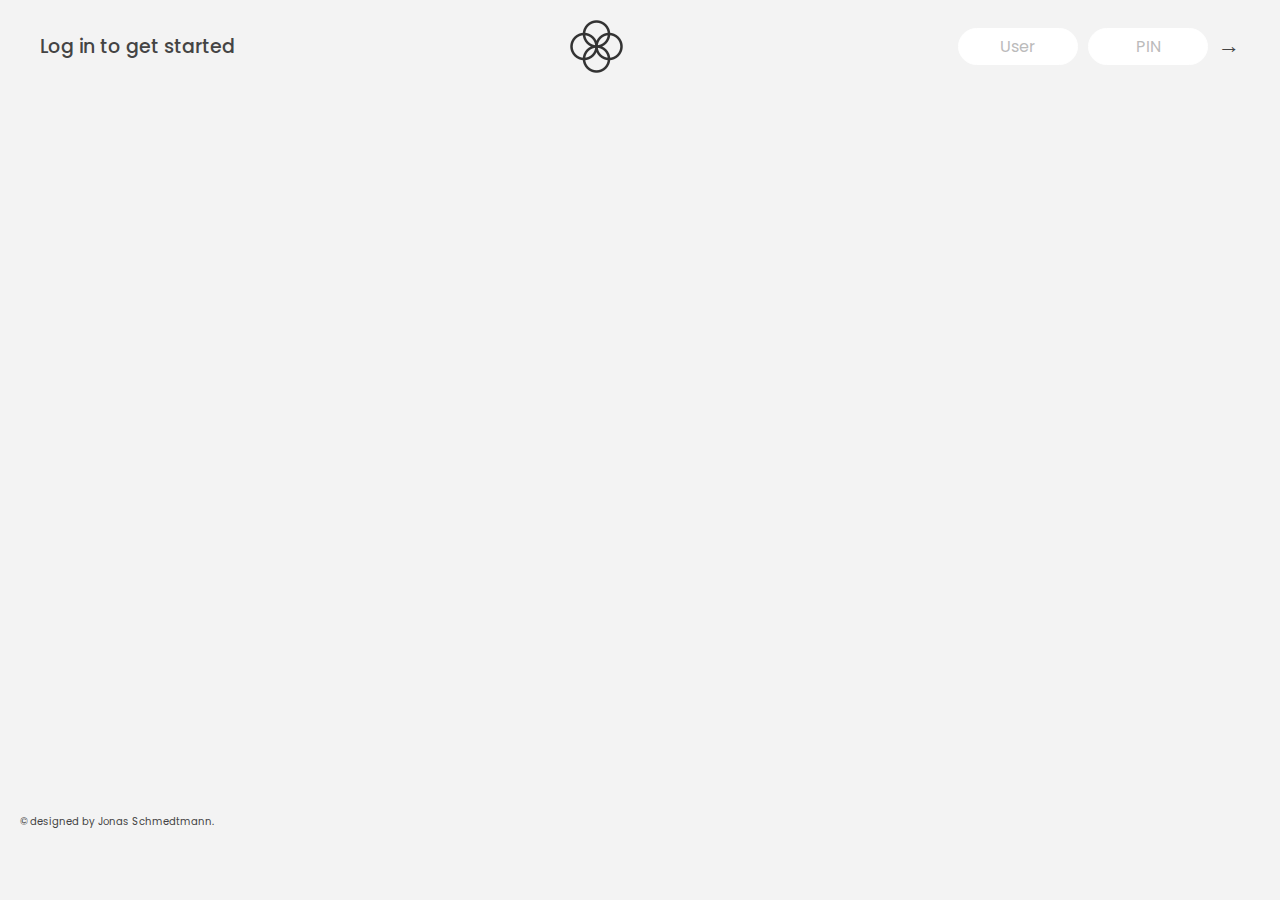
==== index.html @ 84e04cd8 "initial ui and js file" ====
<!DOCTYPE html>
<html lang="en">
    <head>
        <meta charset="UTF-8" />
        <meta name="viewport" content="width=device-width, initial-scale=1.0" />
        <meta http-equiv="X-UA-Compatible" content="ie=edge" />
        <link rel="shortcut icon" type="image/png" href="/icon.png" />

        <link
            href="https://fonts.googleapis.com/css?family=Poppins:400,500,600&display=swap"
            rel="stylesheet"
        />

        <link rel="stylesheet" href="style.css" />
        <title>Bank App</title>
    </head>
    <body>
        <!-- TOP NAVIGATION -->
        <nav>
            <p class="welcome">Log in to get started</p>
            <img src="logo.png" alt="Logo" class="logo" />
            <form class="login">
                <input
                    type="text"
                    placeholder="User"
                    class="login__input login__input--user"
                />
                <input
                    type="text"
                    placeholder="PIN"
                    maxlength="4"
                    class="login__input login__input--pin"
                />
                <button class="login__btn">&rarr;</button>
            </form>
        </nav>

        <main class="app">
        <!-- BALANCE -->
            <div class="balance">
                <div>
                    <p class="balance__label">Current balance</p>
                    <p class="balance__date">
                        As of <span class="date">05/03/2037</span>
                    </p>
                </div>
                <p class="balance__value">0000€</p>
            </div>

        <!-- MOVEMENTS -->
            <div class="movements">
                <div class="movements__row">
                    <div class="movements__type movements__type--deposit">2 deposit</div>
                    <div class="movements__date">3 days ago</div>
                    <div class="movements__value">4 000€</div>
                </div>

                <div class="movements__row">
                    <div class="movements__type movements__type--withdrawal">
                        1 withdrawal
                    </div>
                    <div class="movements__date">24/01/2037</div>
                    <div class="movements__value">-378€</div>
                </div>
            </div>

            <!-- SUMMARY -->
            <div class="summary">
                <p class="summary__label">In</p>
                <p class="summary__value summary__value--in">0000€</p>
                <p class="summary__label">Out</p>
                <p class="summary__value summary__value--out">0000€</p>
                <p class="summary__label">Interest</p>
                <p class="summary__value summary__value--interest">0000€</p>
                <button class="btn--sort">&downarrow; SORT</button>
            </div>

            <!-- OPERATION: TRANSFERS -->
            <div class="operation operation--transfer">
                <h2>Transfer money</h2>
                <form class="form form--transfer">
                    <input 
                        type="text" 
                        class="form__input form__input--to" 
                    />
                    <input 
                        type="number" 
                        class="form__input form__input--amount" 
                    />
                    <button class="form__btn form__btn--transfer">
                        &rarr;
                    </button>
                    <label class="form__label">Transfer to</label>
                    <label class="form__label">Amount</label>
                </form>
            </div>

            <!-- OPERATION: LOAN -->
            <div class="operation operation--loan">
                <h2>Request loan</h2>
                <form class="form form--loan">
                    <input 
                        type="number" 
                        class="form__input form__input--loan-amount" 
                    />
                    <button class="form__btn form__btn--loan">
                        &rarr;
                    </button>
                    <label class="form__label form__label--loan">
                        Amount
                    </label>
                </form>
            </div>

            <!-- OPERATION: CLOSE -->
            <div class="operation operation--close">
                <h2>Close account</h2>
                <form class="form form--close">
                    <input 
                        type="text" 
                        class="form__input form__input--user" 
                    />
                    <input
                        type="password"
                        maxlength="6"
                        class="form__input form__input--pin"
                    />
                    <button class="form__btn form__btn--close">
                        &rarr;
                    </button>
                    <label class="form__label">Confirm user</label>
                    <label class="form__label">Confirm PIN</label>
                </form>
            </div>

        <!-- LOGOUT TIMER -->
        <p class="logout-timer">
            You will be logged out in 
            <span class="timer">05:00</span>
        </p>
        </main>

        <footer>
            &copy; designed by Jonas Schmedtmann. 
        </footer>

        <script src="script.js"></script>
    </body>
</html>
---- style.css ----
* {
  margin: 0;
  padding: 0;
  box-sizing: border-box;
}

html {
  font-size: 62.5%;
  box-sizing: border-box;
}

body {
  font-family: "Poppins", sans-serif;
  color: #444;
  background-color: #f3f3f3;
  height: 100vh;
  padding: 2rem;
}

nav {
  display: flex;
  justify-content: space-between;
  align-items: center;
  padding: 0 2rem;
}

.welcome {
  font-size: 1.9rem;
  font-weight: 500;
}

.logo {
  height: 5.25rem;
}

.login {
  display: flex;
}

.login__input {
  border: none;
  padding: 0.5rem 2rem;
  font-size: 1.6rem;
  font-family: inherit;
  text-align: center;
  width: 12rem;
  border-radius: 10rem;
  margin-right: 1rem;
  color: inherit;
  border: 1px solid #fff;
  transition: all 0.3s;
}

.login__input:focus {
  outline: none;
  border: 1px solid #ccc;
}

.login__input::placeholder {
  color: #bbb;
}

.login__btn {
  border: none;
  background: none;
  font-size: 2.2rem;
  color: inherit;
  cursor: pointer;
  transition: all 0.3s;
}

.login__btn:hover,
.login__btn:focus,
.btn--sort:hover,
.btn--sort:focus {
  outline: none;
  color: #777;
}

/* MAIN */
.app {
  position: relative;
  max-width: 100rem;
  margin: 4rem auto;
  display: grid;
  grid-template-columns: 4fr 3fr;
  grid-template-rows: auto repeat(3, 15rem) auto;
  gap: 2rem;

  /* NOTE This creates the fade in/out anumation */
  opacity: 0;
  transition: all 1s;
}

.balance {
  grid-column: 1 / span 2;
  display: flex;
  align-items: flex-end;
  justify-content: space-between;
  margin-bottom: 2rem;
}

.balance__label {
  font-size: 2.2rem;
  font-weight: 500;
  margin-bottom: -0.2rem;
}

.balance__date {
  font-size: 1.4rem;
  color: #888;
}

.balance__value {
  font-size: 4.5rem;
  font-weight: 400;
}

/* MOVEMENTS */
.movements {
  grid-row: 2 / span 3;
  background-color: #fff;
  border-radius: 1rem;
  overflow: scroll;
}

.movements__row {
  padding: 2.25rem 4rem;
  display: flex;
  align-items: center;
  border-bottom: 1px solid #eee;
}

.movements__type {
  font-size: 1.1rem;
  text-transform: uppercase;
  font-weight: 500;
  color: #fff;
  padding: 0.1rem 1rem;
  border-radius: 10rem;
  margin-right: 2rem;
}

.movements__date {
  font-size: 1.1rem;
  text-transform: uppercase;
  font-weight: 500;
  color: #666;
}

.movements__type--deposit {
  background-image: linear-gradient(to top left, #39b385, #9be15d);
}

.movements__type--withdrawal {
  background-image: linear-gradient(to top left, #e52a5a, #ff585f);
}

.movements__value {
  font-size: 1.7rem;
  margin-left: auto;
}

/* SUMMARY */
.summary {
  grid-row: 5 / 6;
  display: flex;
  align-items: baseline;
  padding: 0 0.3rem;
  margin-top: 1rem;
}

.summary__label {
  font-size: 1.2rem;
  font-weight: 500;
  text-transform: uppercase;
  margin-right: 0.8rem;
}

.summary__value {
  font-size: 2.2rem;
  margin-right: 2.5rem;
}

.summary__value--in,
.summary__value--interest {
  color: #66c873;
}

.summary__value--out {
  color: #f5465d;
}

.btn--sort {
  margin-left: auto;
  border: none;
  background: none;
  font-size: 1.3rem;
  font-weight: 500;
  cursor: pointer;
}

/* OPERATIONS */
.operation {
  border-radius: 1rem;
  padding: 3rem 4rem;
  color: #333;
}

.operation--transfer {
  background-image: linear-gradient(to top left, #ffb003, #ffcb03);
}

.operation--loan {
  background-image: linear-gradient(to top left, #39b385, #9be15d);
}

.operation--close {
  background-image: linear-gradient(to top left, #e52a5a, #ff585f);
}

h2 {
  margin-bottom: 1.5rem;
  font-size: 1.7rem;
  font-weight: 600;
  color: #333;
}

.form {
  display: grid;
  grid-template-columns: 2.5fr 2.5fr 1fr;
  grid-template-rows: auto auto;
  gap: 0.4rem 1rem;
}

/* Exceptions for interst */
.form.form--loan {
  grid-template-columns: 2.5fr 1fr 2.5fr;
}
.form__label--loan {
  grid-row: 2;
}
/* End exceptions */

.form__input {
  width: 100%;
  border: none;
  background-color: rgba(255, 255, 255, 0.4);
  font-family: inherit;
  font-size: 1.5rem;
  text-align: center;
  color: #333;
  padding: 0.3rem 1rem;
  border-radius: 0.7rem;
  transition: all 0.3s;
}

.form__input:focus {
  outline: none;
  background-color: rgba(255, 255, 255, 0.6);
}

.form__label {
  font-size: 1.3rem;
  text-align: center;
}

.form__btn {
  border: none;
  border-radius: 0.7rem;
  font-size: 1.8rem;
  background-color: #fff;
  cursor: pointer;
  transition: all 0.3s;
}

.form__btn:focus {
  outline: none;
  background-color: rgba(255, 255, 255, 0.8);
}

.logout-timer {
  padding: 0 0.3rem;
  margin-top: 1.9rem;
  text-align: right;
  font-size: 1.25rem;
}

.timer {
  font-weight: 600;
}
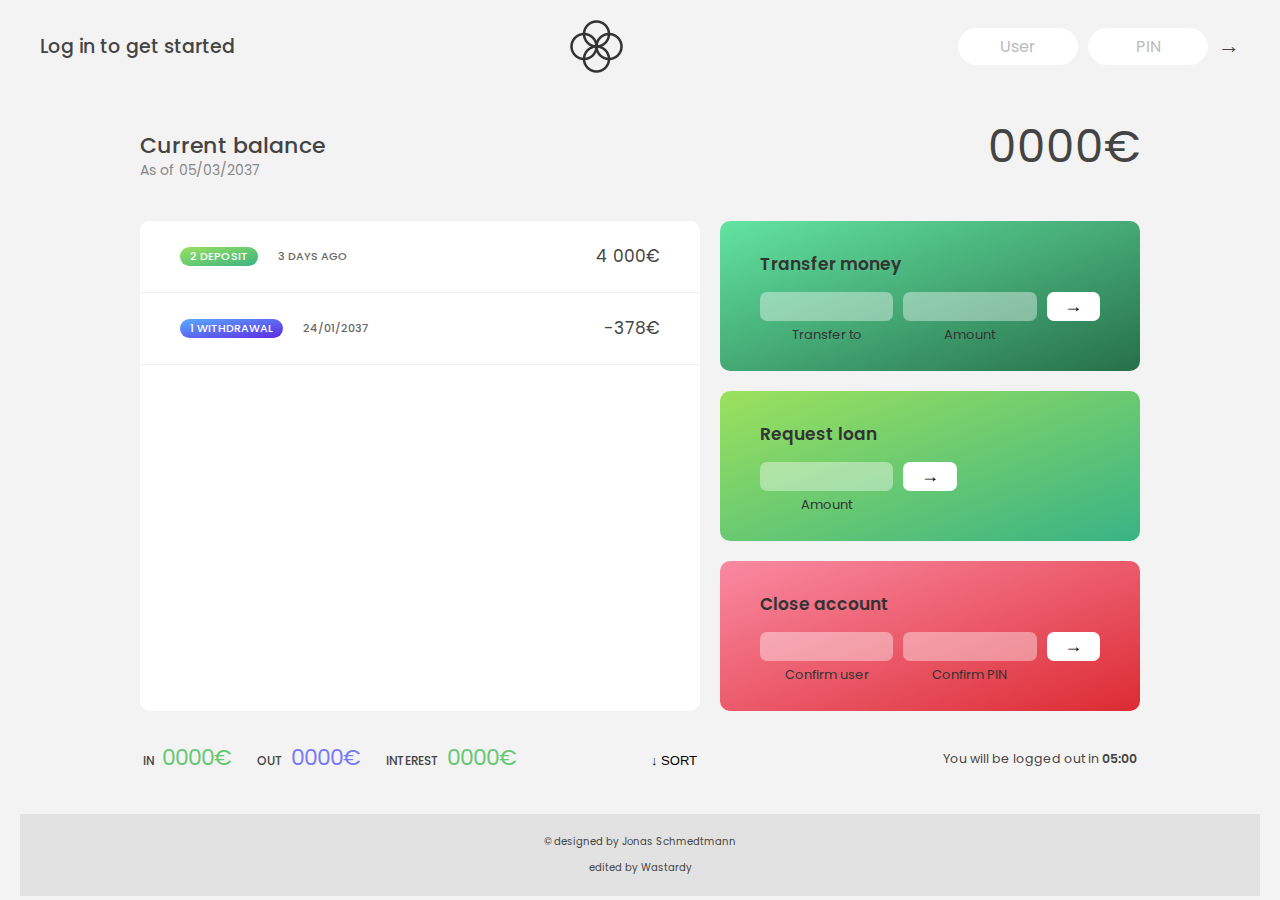
==== commit 0a6be6f2: "add corrections to ui" ====
--- a/index.html
+++ b/index.html
@@ -12,7 +12,7 @@
         />
 
         <link rel="stylesheet" href="style.css" />
-        <title>Bank App</title>
+        <title>Web Bank</title>
     </head>
     <body>
         <!-- TOP NAVIGATION -->
@@ -140,8 +140,9 @@
         </p>
         </main>
 
-        <footer>
-            &copy; designed by Jonas Schmedtmann. 
+        <footer class="footer">
+            <p>&copy; designed by Jonas Schmedtmann</p>
+            <p>edited by Wastardy</p>
         </footer>
 
         <script src="script.js"></script>
--- a/style.css
+++ b/style.css
@@ -1,291 +1,310 @@
 * {
-  margin: 0;
-  padding: 0;
-  box-sizing: border-box;
+    margin: 0;
+    padding: 0;
+    box-sizing: border-box;
 }
 
 html {
-  font-size: 62.5%;
-  box-sizing: border-box;
+    font-size: 62.5%;
+    box-sizing: border-box;
 }
 
 body {
-  font-family: "Poppins", sans-serif;
-  color: #444;
-  background-color: #f3f3f3;
-  height: 100vh;
-  padding: 2rem;
+    font-family: "Poppins", sans-serif;
+    color: #444;
+    background-color: #f3f3f3;
+    height: 100vh;
+    padding: 2rem;
 }
 
 nav {
-  display: flex;
-  justify-content: space-between;
-  align-items: center;
-  padding: 0 2rem;
+    display: flex;
+    justify-content: space-between;
+    align-items: center;
+    padding: 0 2rem;
 }
 
 .welcome {
-  font-size: 1.9rem;
-  font-weight: 500;
+    font-size: 1.9rem;
+    font-weight: 500;
 }
 
 .logo {
-  height: 5.25rem;
+    height: 5.25rem;
 }
 
 .login {
-  display: flex;
+    display: flex;
 }
 
 .login__input {
-  border: none;
-  padding: 0.5rem 2rem;
-  font-size: 1.6rem;
-  font-family: inherit;
-  text-align: center;
-  width: 12rem;
-  border-radius: 10rem;
-  margin-right: 1rem;
-  color: inherit;
-  border: 1px solid #fff;
-  transition: all 0.3s;
+    border: none;
+    padding: 0.5rem 2rem;
+    font-size: 1.6rem;
+    font-family: inherit;
+    text-align: center;
+    width: 12rem;
+    border-radius: 10rem;
+    margin-right: 1rem;
+    color: inherit;
+    border: 1px solid #fff;
+    transition: all 0.3s;
 }
 
 .login__input:focus {
-  outline: none;
-  border: 1px solid #ccc;
+    outline: none;
+    border: 1px solid #ccc;
 }
 
 .login__input::placeholder {
-  color: #bbb;
+    color: #bbb;
 }
 
 .login__btn {
-  border: none;
-  background: none;
-  font-size: 2.2rem;
-  color: inherit;
-  cursor: pointer;
-  transition: all 0.3s;
+    border: none;
+    background: none;
+    font-size: 2.2rem;
+    color: inherit;
+    cursor: pointer;
+    transition: all 0.3s;
 }
 
 .login__btn:hover,
 .login__btn:focus,
 .btn--sort:hover,
 .btn--sort:focus {
-  outline: none;
-  color: #777;
+    outline: none;
+    color: #777;
 }
 
 /* MAIN */
 .app {
-  position: relative;
-  max-width: 100rem;
-  margin: 4rem auto;
-  display: grid;
-  grid-template-columns: 4fr 3fr;
-  grid-template-rows: auto repeat(3, 15rem) auto;
-  gap: 2rem;
-
-  /* NOTE This creates the fade in/out anumation */
-  opacity: 0;
-  transition: all 1s;
+    position: relative;
+    max-width: 100rem;
+    margin: 4rem auto;
+    display: grid;
+    grid-template-columns: 4fr 3fr;
+    grid-template-rows: auto repeat(3, 15rem) auto;
+    gap: 2rem;
+
+    /* NOTE This creates the fade in/out anumation */
+    /* opacity: 0; */
+    transition: all 1s;
 }
 
 .balance {
-  grid-column: 1 / span 2;
-  display: flex;
-  align-items: flex-end;
-  justify-content: space-between;
-  margin-bottom: 2rem;
+    grid-column: 1 / span 2;
+    display: flex;
+    align-items: flex-end;
+    justify-content: space-between;
+    margin-bottom: 2rem;
 }
 
 .balance__label {
-  font-size: 2.2rem;
-  font-weight: 500;
-  margin-bottom: -0.2rem;
+    font-size: 2.2rem;
+    font-weight: 500;
+    margin-bottom: -0.2rem;
 }
 
 .balance__date {
-  font-size: 1.4rem;
-  color: #888;
+    font-size: 1.4rem;
+    color: #888;
 }
 
 .balance__value {
-  font-size: 4.5rem;
-  font-weight: 400;
+    font-size: 4.5rem;
+    font-weight: 400;
 }
 
 /* MOVEMENTS */
 .movements {
-  grid-row: 2 / span 3;
-  background-color: #fff;
-  border-radius: 1rem;
-  overflow: scroll;
+    grid-row: 2 / span 3;
+    background-color: #fff;
+    border-radius: 1rem;
+    overflow: scroll;
 }
 
 .movements__row {
-  padding: 2.25rem 4rem;
-  display: flex;
-  align-items: center;
-  border-bottom: 1px solid #eee;
+    padding: 2.25rem 4rem;
+    display: flex;
+    align-items: center;
+    border-bottom: 1px solid #eee;
 }
 
 .movements__type {
-  font-size: 1.1rem;
-  text-transform: uppercase;
-  font-weight: 500;
-  color: #fff;
-  padding: 0.1rem 1rem;
-  border-radius: 10rem;
-  margin-right: 2rem;
+    font-size: 1.1rem;
+    text-transform: uppercase;
+    font-weight: 500;
+    color: #fff;
+    padding: 0.1rem 1rem;
+    border-radius: 10rem;
+    margin-right: 2rem;
 }
 
 .movements__date {
-  font-size: 1.1rem;
-  text-transform: uppercase;
-  font-weight: 500;
-  color: #666;
+    font-size: 1.1rem;
+    text-transform: uppercase;
+    font-weight: 500;
+    color: #666;
 }
 
 .movements__type--deposit {
-  background-image: linear-gradient(to top left, #39b385, #9be15d);
+    background-image: 
+        linear-gradient(to top left, #39b385, #9be15d);
 }
 
 .movements__type--withdrawal {
-  background-image: linear-gradient(to top left, #e52a5a, #ff585f);
+    background-image: 
+        linear-gradient(to top left, #5f2ae5, #58abff);
 }
 
 .movements__value {
-  font-size: 1.7rem;
-  margin-left: auto;
+    font-size: 1.7rem;
+    margin-left: auto;
 }
 
 /* SUMMARY */
 .summary {
-  grid-row: 5 / 6;
-  display: flex;
-  align-items: baseline;
-  padding: 0 0.3rem;
-  margin-top: 1rem;
+    grid-row: 5 / 6;
+    display: flex;
+    align-items: baseline;
+    padding: 0 0.3rem;
+    margin-top: 1rem;
 }
 
 .summary__label {
-  font-size: 1.2rem;
-  font-weight: 500;
-  text-transform: uppercase;
-  margin-right: 0.8rem;
+    font-size: 1.2rem;
+    font-weight: 500;
+    text-transform: uppercase;
+    margin-right: 0.8rem;
 }
 
 .summary__value {
-  font-size: 2.2rem;
-  margin-right: 2.5rem;
+    font-size: 2.2rem;
+    margin-right: 2.5rem;
 }
 
 .summary__value--in,
 .summary__value--interest {
-  color: #66c873;
+    color: #66c873;
 }
 
 .summary__value--out {
-  color: #f5465d;
+    color: #464cf5bc;
 }
 
 .btn--sort {
-  margin-left: auto;
-  border: none;
-  background: none;
-  font-size: 1.3rem;
-  font-weight: 500;
-  cursor: pointer;
+    margin-left: auto;
+    border: none;
+    background: none;
+    font-size: 1.3rem;
+    font-weight: 500;
+    cursor: pointer;
 }
 
 /* OPERATIONS */
 .operation {
-  border-radius: 1rem;
-  padding: 3rem 4rem;
-  color: #333;
+    border-radius: 1rem;
+    padding: 3rem 4rem;
+    color: #333;
 }
 
 .operation--transfer {
-  background-image: linear-gradient(to top left, #ffb003, #ffcb03);
+    background-image: 
+        linear-gradient(to top left, #266f4a, #63e4a1);
 }
 
 .operation--loan {
-  background-image: linear-gradient(to top left, #39b385, #9be15d);
+    background-image: 
+        linear-gradient(to top left, #39b385, #9be15d);
 }
 
 .operation--close {
-  background-image: linear-gradient(to top left, #e52a5a, #ff585f);
+    background-image: 
+        linear-gradient(to top left, #dc2b33, #fa8aa2);
 }
 
 h2 {
-  margin-bottom: 1.5rem;
-  font-size: 1.7rem;
-  font-weight: 600;
-  color: #333;
+    margin-bottom: 1.5rem;
+    font-size: 1.7rem;
+    font-weight: 600;
+    color: #333;
 }
 
 .form {
-  display: grid;
-  grid-template-columns: 2.5fr 2.5fr 1fr;
-  grid-template-rows: auto auto;
-  gap: 0.4rem 1rem;
+    display: grid;
+    grid-template-columns: 2.5fr 2.5fr 1fr;
+    grid-template-rows: auto auto;
+    gap: 0.4rem 1rem;
 }
 
 /* Exceptions for interst */
 .form.form--loan {
-  grid-template-columns: 2.5fr 1fr 2.5fr;
+    grid-template-columns: 2.5fr 1fr 2.5fr;
 }
 .form__label--loan {
-  grid-row: 2;
+    grid-row: 2;
 }
 /* End exceptions */
 
 .form__input {
-  width: 100%;
-  border: none;
-  background-color: rgba(255, 255, 255, 0.4);
-  font-family: inherit;
-  font-size: 1.5rem;
-  text-align: center;
-  color: #333;
-  padding: 0.3rem 1rem;
-  border-radius: 0.7rem;
-  transition: all 0.3s;
+    width: 100%;
+    border: none;
+    background-color: rgba(255, 255, 255, 0.4);
+    font-family: inherit;
+    font-size: 1.5rem;
+    text-align: center;
+    color: #333;
+    padding: 0.3rem 1rem;
+    border-radius: 0.7rem;
+    transition: all 0.3s;
 }
 
 .form__input:focus {
-  outline: none;
-  background-color: rgba(255, 255, 255, 0.6);
+    outline: none;
+    background-color: rgba(255, 255, 255, 0.6);
 }
 
 .form__label {
-  font-size: 1.3rem;
-  text-align: center;
+    font-size: 1.3rem;
+    text-align: center;
 }
 
 .form__btn {
-  border: none;
-  border-radius: 0.7rem;
-  font-size: 1.8rem;
-  background-color: #fff;
-  cursor: pointer;
-  transition: all 0.3s;
+    border: none;
+    border-radius: 0.7rem;
+    font-size: 1.8rem;
+    background-color: #fff;
+    cursor: pointer;
+    transition: all 0.3s;
 }
 
 .form__btn:focus {
-  outline: none;
-  background-color: rgba(255, 255, 255, 0.8);
+    outline: none;
+    background-color: rgba(255, 255, 255, 0.8);
 }
 
 .logout-timer {
-  padding: 0 0.3rem;
-  margin-top: 1.9rem;
-  text-align: right;
-  font-size: 1.25rem;
+    padding: 0 0.3rem;
+    margin-top: 1.9rem;
+    text-align: right;
+    font-size: 1.25rem;
 }
 
 .timer {
-  font-weight: 600;
+    font-weight: 600;
+}
+
+.footer {
+    background-color: #e2e2e2;
+    width: 100%;
+    display: flex;
+    flex-direction: column;
+    justify-content: center;
+    align-items: center;
+    padding: 20px;
+}
+
+.footer > p:last-child {
+    margin-top: 10px;
 }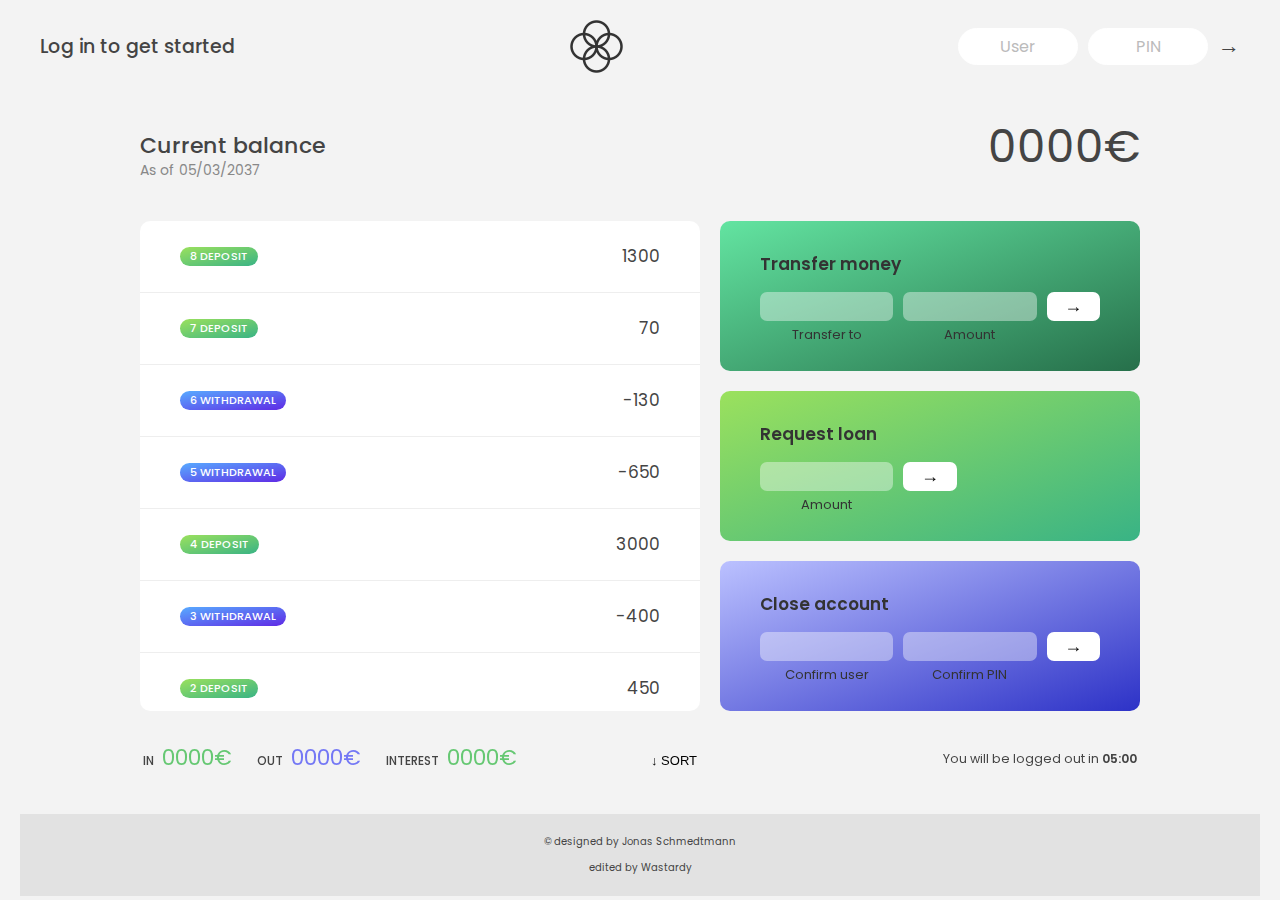
==== commit 521e8715: "minor ui edits" ====
--- a/index.html
+++ b/index.html
@@ -50,7 +50,9 @@
         <!-- MOVEMENTS -->
             <div class="movements">
                 <div class="movements__row">
-                    <div class="movements__type movements__type--deposit">2 deposit</div>
+                    <div class="movements__type movements__type--deposit">
+                        2 deposit
+                    </div>
                     <div class="movements__date">3 days ago</div>
                     <div class="movements__value">4 000€</div>
                 </div>
--- a/style.css
+++ b/style.css
@@ -221,7 +221,7 @@
 
 .operation--close {
     background-image: 
-        linear-gradient(to top left, #dc2b33, #fa8aa2);
+        linear-gradient(to top left, #2d32c7, #bbc1ff);
 }
 
 h2 {
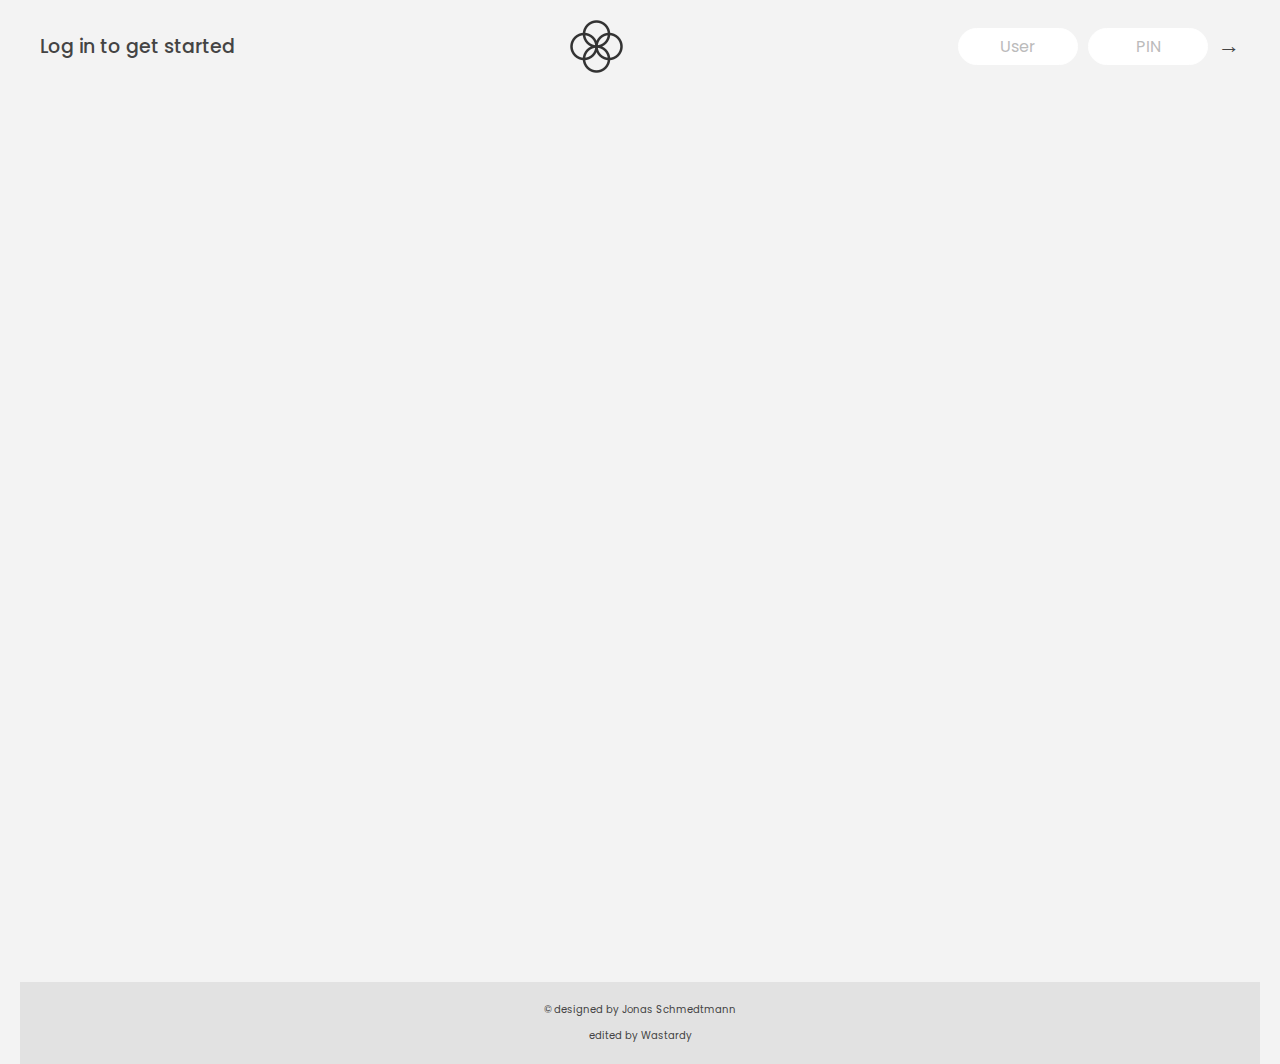
==== commit 240b7e72: "style cover for close container and functionality to it" ====
--- a/index.html
+++ b/index.html
@@ -114,9 +114,13 @@
                 </form>
             </div>
 
-            <!-- OPERATION: CLOSE -->
+            <!-- OPERATION: Delete -->
+            <div class="operation operation--close-cover">
+                Delete account
+            </div>
+
             <div class="operation operation--close">
-                <h2>Close account</h2>
+                <h2>Delete account</h2>
                 <form class="form form--close">
                     <input 
                         type="text" 
--- a/style.css
+++ b/style.css
@@ -87,8 +87,7 @@
     grid-template-rows: auto repeat(3, 15rem) auto;
     gap: 2rem;
 
-    /* NOTE This creates the fade in/out anumation */
-    /* opacity: 0; */
+    opacity: 0;
     transition: all 1s;
 }
 
@@ -155,7 +154,7 @@
 
 .movements__type--withdrawal {
     background-image: 
-        linear-gradient(to top left, #5f2ae5, #58abff);
+        linear-gradient(to top left, #b31515, #f66e6e);
 }
 
 .movements__value {
@@ -190,7 +189,7 @@
 }
 
 .summary__value--out {
-    color: #464cf5bc;
+    color: #f81515;
 }
 
 .btn--sort {
@@ -219,9 +218,36 @@
         linear-gradient(to top left, #39b385, #9be15d);
 }
 
+.operation--close-cover {
+    opacity: 1;
+    display: flex;
+    flex-direction: column;
+    align-items: center;
+    justify-content: center;
+    cursor: pointer;
+    margin-top: 20px;
+    /* padding: 2rem 4rem; */
+    font-size: 20px;
+    font-weight: 600;
+    color: #000000;
+    background-image: 
+        linear-gradient(to top left, #858585, #dadada);
+}
+
 .operation--close {
-    background-image: 
-        linear-gradient(to top left, #2d32c7, #bbc1ff);
+    opacity: 0;
+    display: flex;
+    flex-direction: column;
+    margin-top: 20px;
+    padding: 2rem 4rem;
+    background-image: 
+        linear-gradient(to top left, #26433e, #889a95);
+    
+    transition: opacity 1s;
+}
+
+.operation--close .form__label {
+    color: #e5e5e5;
 }
 
 h2 {
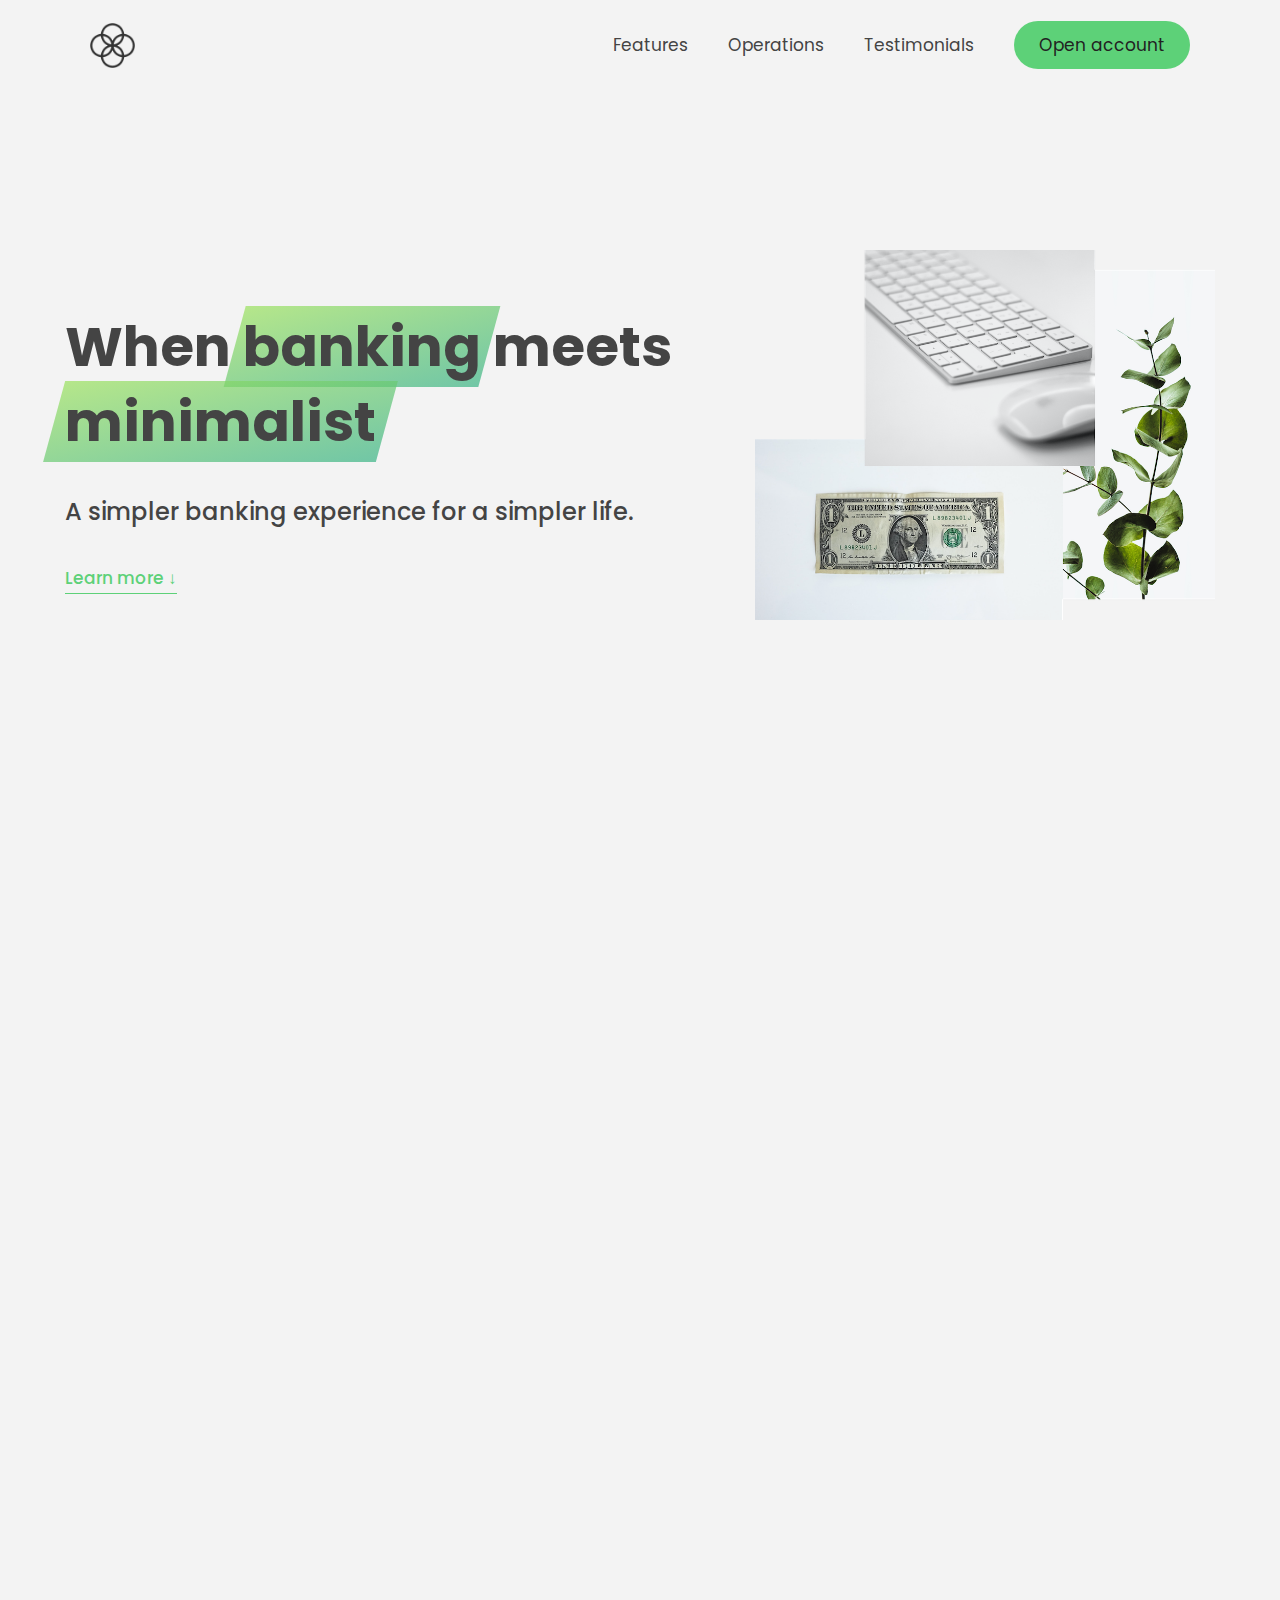
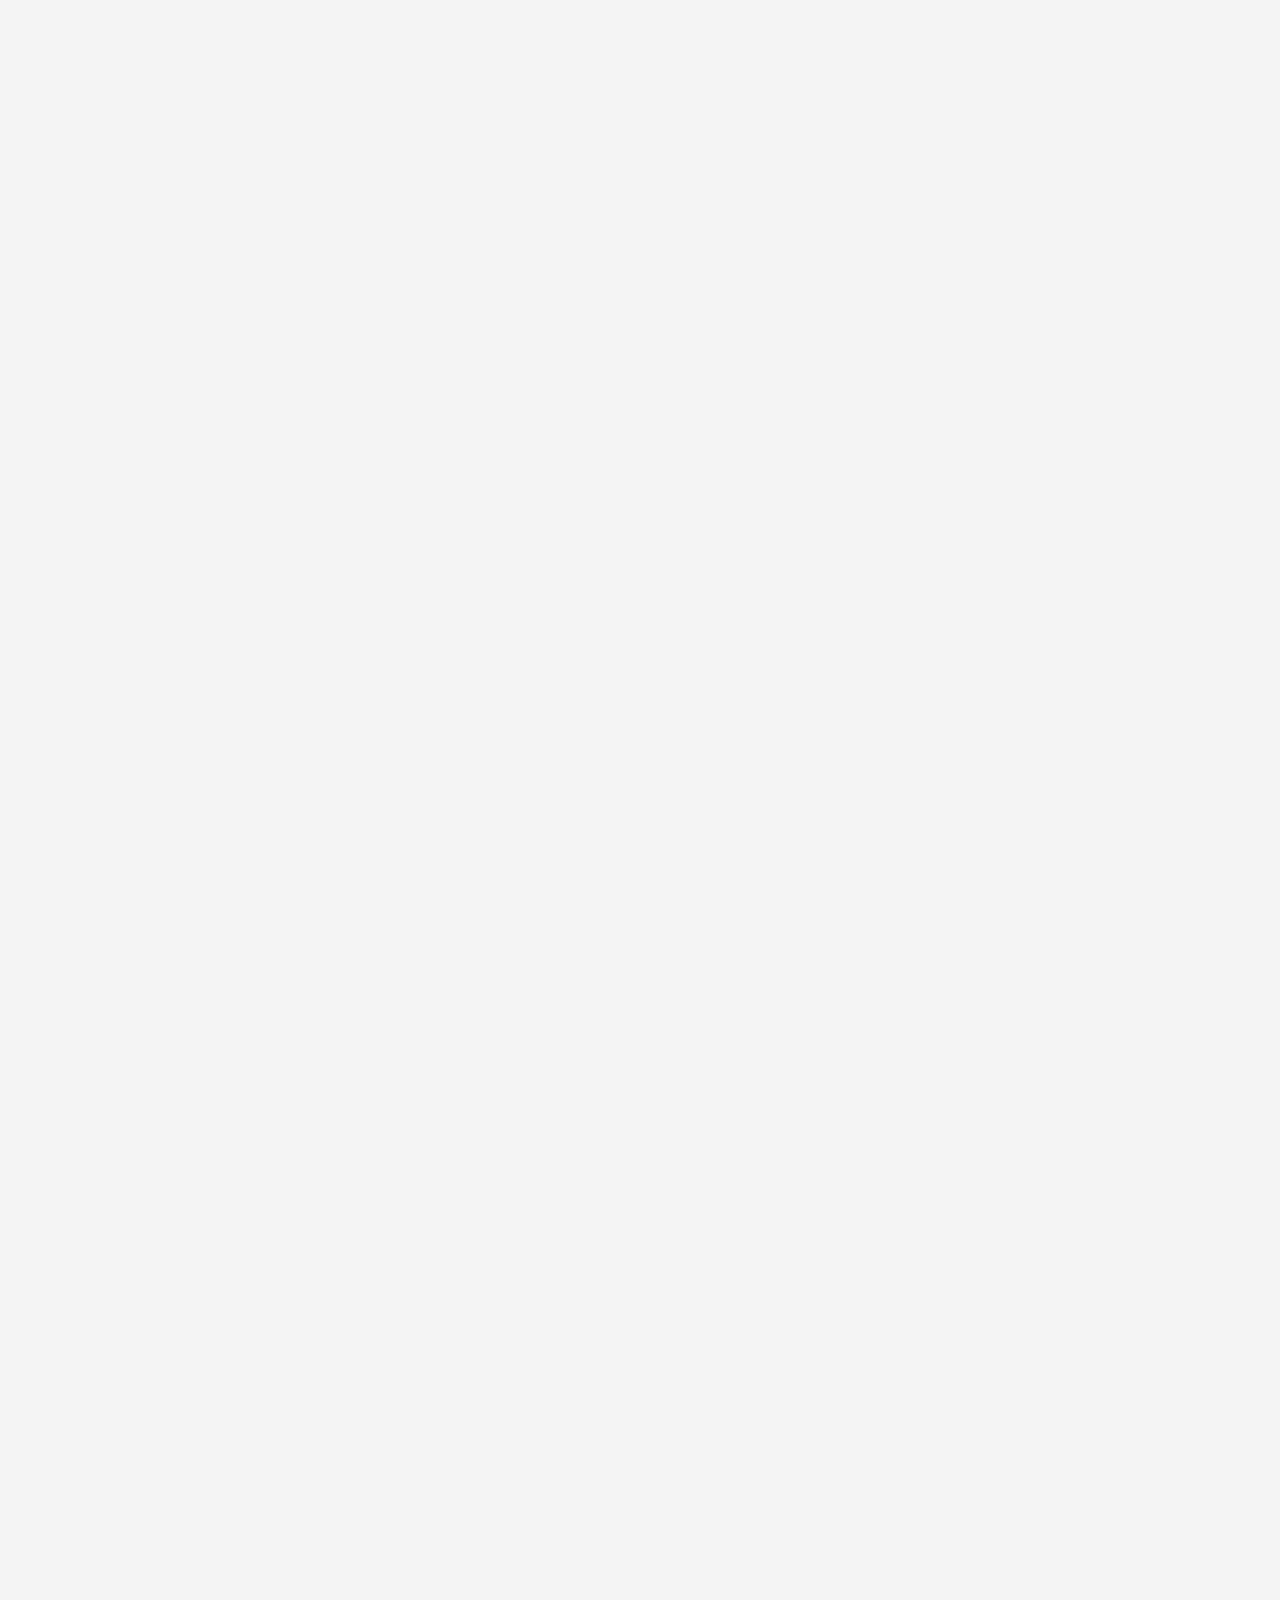
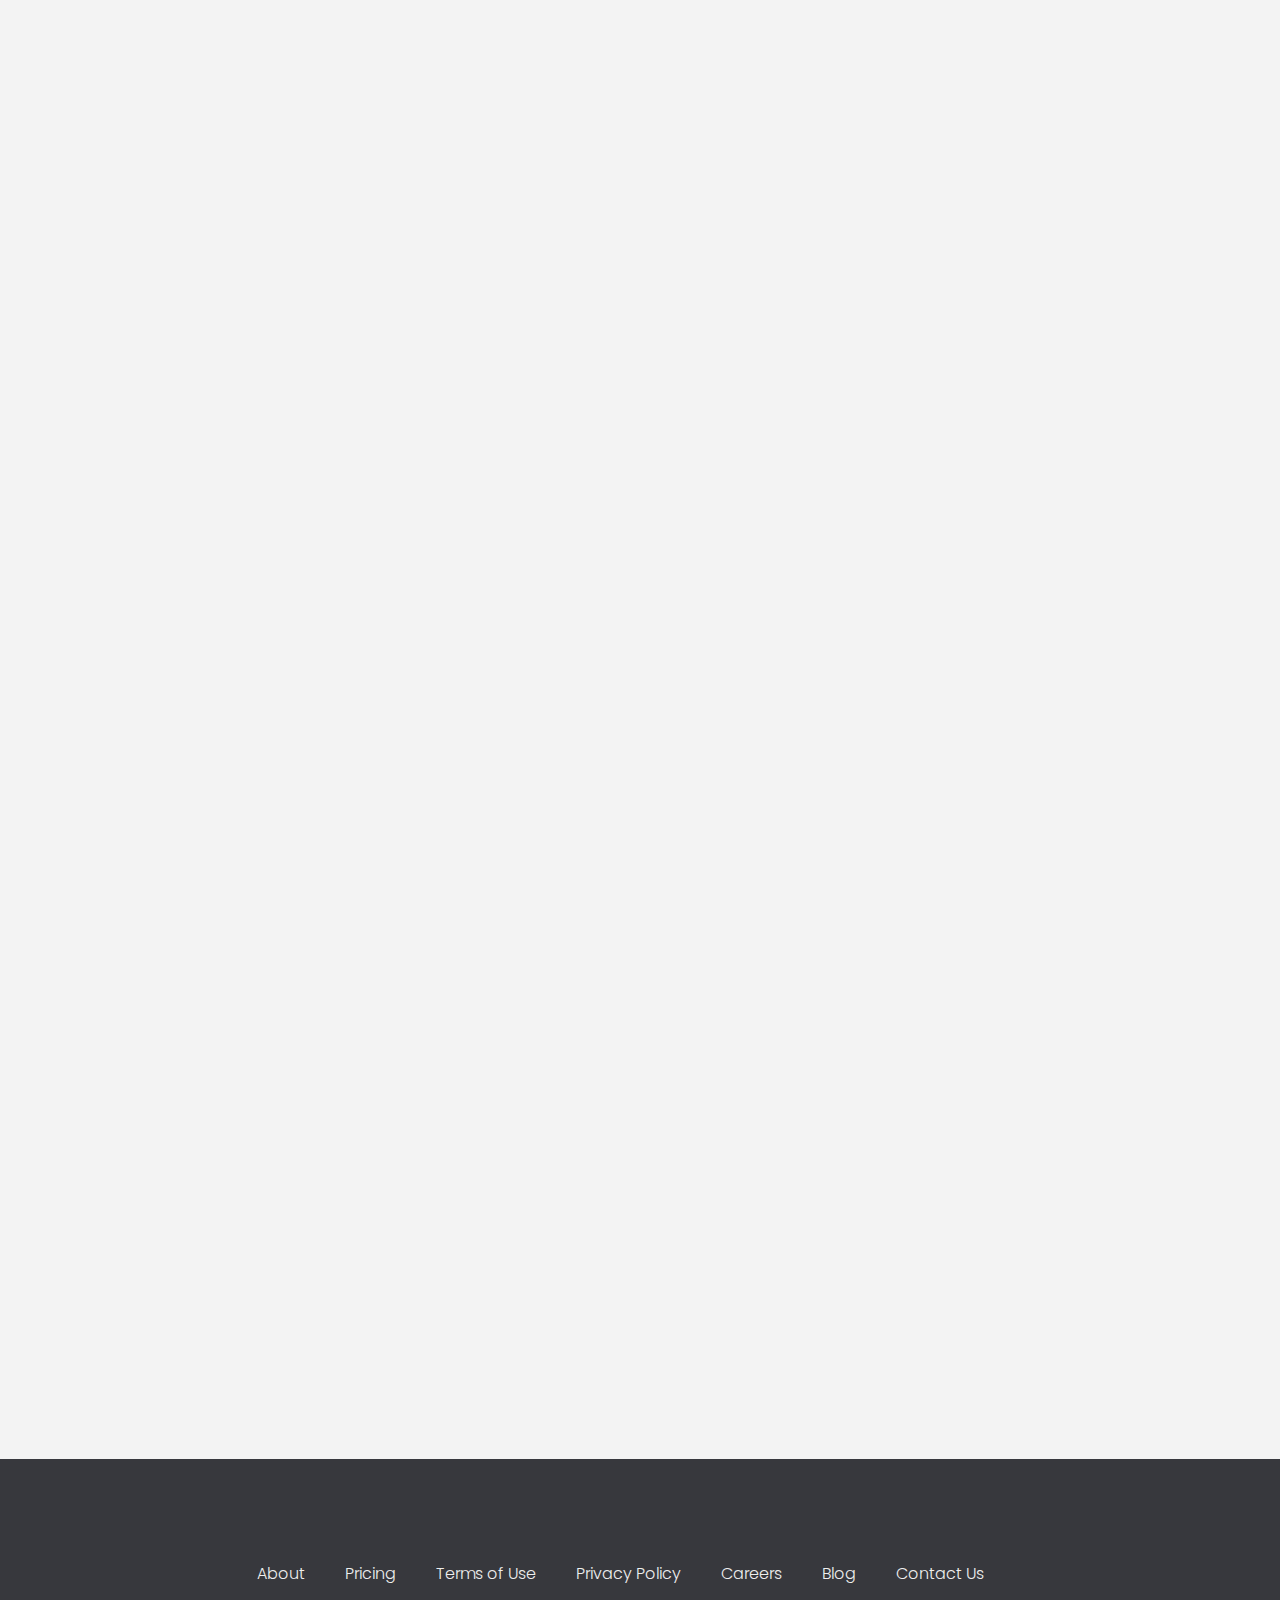
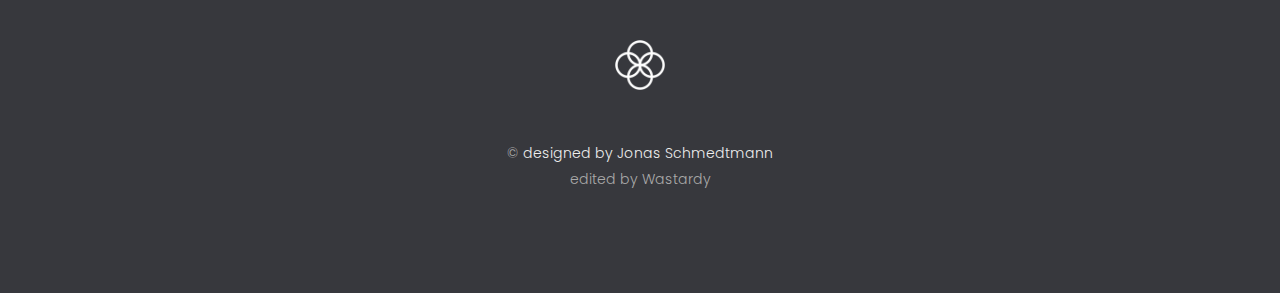
==== commit 45bc5def: "rename file website.html to index.html" ====
--- a/index.html
+++ b/index.html
@@ -4,153 +4,388 @@
         <meta charset="UTF-8" />
         <meta name="viewport" content="width=device-width, initial-scale=1.0" />
         <meta http-equiv="X-UA-Compatible" content="ie=edge" />
-        <link rel="shortcut icon" type="image/png" href="/icon.png" />
+        <link rel="shortcut icon" type="image/png" href="img/icon.png" />
 
         <link
-            href="https://fonts.googleapis.com/css?family=Poppins:400,500,600&display=swap"
+            href="https://fonts.googleapis.com/css?family=Poppins:300,400,500,600&display=swap"
             rel="stylesheet"
         />
-
-        <link rel="stylesheet" href="style.css" />
+        <link rel="stylesheet" href="./css/website.css" />
         <title>Web Bank</title>
+
+        <script defer src="./js/website.js"></script>
     </head>
     <body>
-        <!-- TOP NAVIGATION -->
-        <nav>
-            <p class="welcome">Log in to get started</p>
-            <img src="logo.png" alt="Logo" class="logo" />
-            <form class="login">
-                <input
-                    type="text"
-                    placeholder="User"
-                    class="login__input login__input--user"
-                />
-                <input
-                    type="text"
-                    placeholder="PIN"
-                    maxlength="4"
-                    class="login__input login__input--pin"
-                />
-                <button class="login__btn">&rarr;</button>
+        <header class="header">
+            <nav class="nav">
+                <img
+                    src="./images/logo.png"
+                    alt="Bank logo"
+                    class="nav__logo"
+                    id="logo"
+                />
+                <ul class="nav__links">
+                    <li class="nav__item">
+                        <a class="nav__link" href="#section--1">
+                            Features
+                        </a>
+                    </li>
+                    <li class="nav__item">
+                        <a class="nav__link" href="#section--2">
+                            Operations
+                        </a>
+                    </li>
+                    <li class="nav__item">
+                        <a class="nav__link" href="#section--3">
+                            Testimonials
+                        </a>
+                    </li>
+                    <li class="nav__item">
+                        <a class="nav__link nav__link--btn btn--show-modal" href="#">
+                            Open account
+                        </a>
+                    </li>
+                </ul>
+            </nav>
+
+            <div class="header__title">
+                <h1>
+                    When
+                    <!-- Green highlight effect -->
+                    <span class="highlight">banking</span>
+                    meets<br />
+                    <span class="highlight">minimalist</span>
+                </h1>
+                <h4>A simpler banking experience for a simpler life.</h4>
+                <button class="btn--text btn--scroll-to">Learn more &DownArrow;</button>
+                <img
+                    src="./images/hero.png"
+                    class="header__img"
+                    alt="Minimalist bank items"
+                />
+            </div>
+        </header>
+
+        <section class="section" id="section--1">
+            <div class="section__title">
+                <h2 class="section__description">Features</h2>
+                <h3 class="section__header">
+                    Everything you need in a modern bank and more.
+                </h3>
+            </div>
+
+            <div class="features">
+                <img
+                    src="./images/digital_lazy.jpg"
+                    data-src="./images/digital.jpg"
+                    alt="Computer"
+                    class="features__img lazy-img"
+                />
+                <div class="features__feature">
+                    <div class="features__icon">
+                        <svg>
+                        <use xlink:href="./images/icons.svg#icon-monitor"></use>
+                        </svg>
+                    </div>
+                    <h5 class="features__header">100% digital bank</h5>
+                    <p>
+                        Experience the future of banking with a fully 
+                        digital platform. No more long lines at the 
+                        bank or waiting for service. Manage your account, 
+                        make transfers, and access financial services anytime, anywhere.
+                    </p>
+                </div>
+
+                <div class="features__feature">
+                    <div class="features__icon">
+                        <svg>
+                            <use xlink:href="./images/icons.svg#icon-trending-up"></use>
+                        </svg>
+                    </div>
+                    <h5 class="features__header">Watch your money grow</h5>
+                    <p>
+                        Our competitive interest rates and smart investment 
+                        options ensure your savings grow over time. Monitor 
+                        your account growth in real-time, with charts and insights.
+                    </p>
+                </div>
+                <img
+                    src="./images/grow_lazy.jpg"
+                    data-src="./images/grow.jpg"
+                    alt="Plant"
+                    class="features__img lazy-img"
+                />
+
+                <img
+                    src="./images/card_lazy.jpg"
+                    data-src="./images/card.jpg"
+                    alt="Credit card"
+                    class="features__img lazy-img"
+                />
+                <div class="features__feature">
+                    <div class="features__icon">
+                        <svg>
+                            <use xlink:href="./images/icons.svg#icon-credit-card"></use>
+                        </svg>
+                    </div>
+                    <h5 class="features__header">Free debit card included</h5>
+                    <p>
+                        Get a free debit card when you open an account with us. 
+                        Enjoy secure online and in-store shopping with no fees, 
+                        along with global access to ATMs for cash withdrawals.
+                    </p>
+                </div>
+            </div>
+        </section>
+
+        <!-- Operations -->
+        <section class="section" id="section--2">
+            <div class="section__title">
+                <h2 class="section__description">Operations</h2>
+                <h3 class="section__header">
+                    Everything as simple as possible, but no simpler.
+                </h3>
+            </div>
+
+            <div class="operations">
+                <div class="operations__tab-container">
+                    <button
+                        class="btn operations__tab operations__tab--1 operations__tab--active"
+                        data-tab="1"
+                    >
+                        <span>01</span>Instant Transfers
+                    </button>
+                    <button class="btn operations__tab operations__tab--2" data-tab="2">
+                        <span>02</span>Instant Loans
+                    </button>
+                    <button class="btn operations__tab operations__tab--3" data-tab="3">
+                        <span>03</span>Instant Closing
+                    </button>
+                </div>
+
+                <div class="operations__content operations__content--1 operations__content--active">
+                    <div class="operations__icon operations__icon--1">
+                        <svg>
+                            <use xlink:href="./images/icons.svg#icon-upload"></use>
+                        </svg>
+                    </div>
+                    <h5 class="operations__header">
+                        Tranfser money to anyone, instantly! No fees, no BS.
+                    </h5>
+                    <p>
+                        Send money to anyone, anywhere in the world, within 
+                        seconds. No transaction fees, no hidden charges, and 
+                        no complicated processes. Just simple, secure, and 
+                        fast transfers at your fingertips.
+                    </p>
+                </div>
+
+                <div class="operations__content operations__content--2">
+                    <div class="operations__icon operations__icon--2">
+                        <svg>
+                            <use xlink:href="./images/icons.svg#icon-home"></use>
+                        </svg>
+                    </div>
+                    <h5 class="operations__header">
+                        Buy a home or make your dreams come true, with instant loans.
+                    </h5>
+                    <p>
+                        Whether you're looking to buy a home or finance your 
+                        next big project, our instant loan service gives you 
+                        fast access to funds with minimal paperwork and competitive 
+                        rates. No more waiting for approval!
+                    </p>
+                </div>
+
+                <div class="operations__content operations__content--3">
+                    <div class="operations__icon operations__icon--3">
+                        <svg>
+                        <use xlink:href="./images/icons.svg#icon-user-x"></use>
+                        </svg>
+                    </div>
+                    <h5 class="operations__header">
+                        No longer need your account? No problem! Close it instantly.
+                    </h5>
+                    <p>
+                        If you decide to close your account, the process is 
+                        quick and hassle-free. Just a few clicks, and your 
+                        account will be closed immediately, with no extra fees 
+                        or waiting time.
+                    </p>
+                </div>
+            </div>
+        </section>
+
+        <!-- Testimonials -->
+        <section class="section" id="section--3">
+            <div class="section__title section__title--testimonials">
+                <h2 class="section__description">Not sure yet?</h2>
+                <h3 class="section__header">
+                    Millions of Bankists are already making their lifes simpler.
+                </h3>
+            </div>
+
+            <div class="slider">
+                <div class="slide slide--1">
+                    <div class="testimonial">
+                        <h5 class="testimonial__header">Best financial decision ever!</h5>
+                        <blockquote class="testimonial__text">
+                            Switching to this digital bank was the best decision 
+                            I’ve ever made. The process is seamless, and I can 
+                            manage my finances anywhere, anytime. The customer 
+                            support is exceptional, and the fees are non-existent!
+                        </blockquote>
+                        <address class="testimonial__author">
+                            <img 
+                                src="./images/user_1.jpg" 
+                                alt="" 
+                                class="testimonial__photo"
+                            />
+                            <h6 class="testimonial__name">Aarav Lynn</h6>
+                            <p class="testimonial__location">San Francisco, USA</p>
+                        </address>
+                    </div>
+                </div>
+
+                <div class="slide slide--2">
+                    <div class="testimonial">
+                        <h5 class="testimonial__header">
+                            The last step to becoming a complete minimalist
+                        </h5>
+                        <blockquote class="testimonial__text">
+                            I’ve always wanted to simplify my financial life, 
+                            and this digital bank made it happen. I no longer 
+                            juggle multiple bank accounts, credit cards, and 
+                            paperwork. It’s a one-stop solution for all my banking 
+                            needs, and I couldn’t be happier with how easy and 
+                            intuitive it is.
+                        </blockquote>
+                        <address class="testimonial__author">
+                            <img 
+                                src="./images/user_2.jpg" 
+                                alt="" 
+                                class="testimonial__photo" 
+                            />
+                            <h6 class="testimonial__name">Miyah Miles</h6>
+                            <p class="testimonial__location">London, UK</p>
+                        </address>
+                </div>
+                </div>
+
+                <div class="slide slide--3">
+                    <div class="testimonial">
+                        <h5 class="testimonial__header">
+                            Finally free from old-school banks
+                        </h5>
+                        <blockquote class="testimonial__text">
+                            I’ve been tied down to traditional banks for years, 
+                            dealing with hidden fees, slow services, and poor 
+                            customer support. With this digital bank, I feel free. 
+                            Transactions are instant, I can manage everything 
+                            from my phone, and I no longer have to deal with 
+                            frustrating bank visits. It’s a whole new world.
+                        </blockquote>
+                        <address class="testimonial__author">
+                            <img 
+                                src="./images/user_3.jpg" 
+                                alt="" 
+                                class="testimonial__photo" 
+                            />
+                            <h6 class="testimonial__name">Francisco Gomes</h6>
+                            <p class="testimonial__location">Lisbon, Portugal</p>
+                        </address>
+                    </div>
+                </div>
+
+                <!-- <div class="slide"><img src="img/img-1.jpg" alt="Photo 1" /></div>
+                <div class="slide"><img src="img/img-2.jpg" alt="Photo 2" /></div>
+                <div class="slide"><img src="img/img-3.jpg" alt="Photo 3" /></div>
+                <div class="slide"><img src="img/img-4.jpg" alt="Photo 4" /></div> -->
+                <button class="slider__btn slider__btn--left">
+                    &larr;
+                </button>
+                <button class="slider__btn slider__btn--right">
+                    &rarr;
+                </button>
+                <div class="dots"></div>
+            </div>
+        </section>
+
+        <section class="section section--sign-up">
+            <div class="section__title">
+                <h3 class="section__header">
+                    The best day to join Bankist was one year 
+                    ago. The second best is today!
+                </h3>
+            </div>
+            <button class="btn btn--show-modal">
+                Open your free account today!
+            </button>
+        </section>
+
+        <footer class="footer">
+            <ul class="footer__nav">
+                <li class="footer__item">
+                    <a class="footer__link" href="#">About</a>
+                </li>
+                <li class="footer__item">
+                    <a class="footer__link" href="#">Pricing</a>
+                </li>
+                <li class="footer__item">
+                    <a class="footer__link" href="#">Terms of Use</a>
+                </li>
+                <li class="footer__item">
+                    <a class="footer__link" href="#">Privacy Policy</a>
+                </li>
+                <li class="footer__item">
+                    <a class="footer__link" href="#">Careers</a>
+                </li>
+                <li class="footer__item">
+                    <a class="footer__link" href="#">Blog</a>
+                </li>
+                <li class="footer__item">
+                    <a class="footer__link" href="#">Contact Us</a>
+                </li>
+            </ul>
+            <img 
+                src="./images/icon.png" 
+                alt="Logo" 
+                class="footer__logo" 
+            />
+            <p class="footer__copyright">
+                &copy;
+                <a
+                    class="footer__link twitter-link"
+                    target="_blank"
+                    href="https://twitter.com/jonasschmedtman"
+                >
+                    designed by  Jonas Schmedtmann
+                </a>
+                
+            </p>
+            <p class="footer__copyright">edited by Wastardy</p>
+        </footer>
+
+        <div class="modal hidden">
+            <button class="btn--close-modal">
+                &times;
+            </button>
+            <h2 class="modal__header">
+                Open your bank account <br />in just 
+                <span class="highlight">5 minutes</span>
+            </h2>
+            <form class="modal__form">
+                <label>First Name</label>
+                <input type="text" />
+                <label>Last Name</label>
+                <input type="text" />
+                <label>Email Address</label>
+                <input type="email" />
+                <button class="btn">Next step &rarr;</button>
             </form>
-        </nav>
-
-        <main class="app">
-        <!-- BALANCE -->
-            <div class="balance">
-                <div>
-                    <p class="balance__label">Current balance</p>
-                    <p class="balance__date">
-                        As of <span class="date">05/03/2037</span>
-                    </p>
-                </div>
-                <p class="balance__value">0000€</p>
-            </div>
-
-        <!-- MOVEMENTS -->
-            <div class="movements">
-                <div class="movements__row">
-                    <div class="movements__type movements__type--deposit">
-                        2 deposit
-                    </div>
-                    <div class="movements__date">3 days ago</div>
-                    <div class="movements__value">4 000€</div>
-                </div>
-
-                <div class="movements__row">
-                    <div class="movements__type movements__type--withdrawal">
-                        1 withdrawal
-                    </div>
-                    <div class="movements__date">24/01/2037</div>
-                    <div class="movements__value">-378€</div>
-                </div>
-            </div>
-
-            <!-- SUMMARY -->
-            <div class="summary">
-                <p class="summary__label">In</p>
-                <p class="summary__value summary__value--in">0000€</p>
-                <p class="summary__label">Out</p>
-                <p class="summary__value summary__value--out">0000€</p>
-                <p class="summary__label">Interest</p>
-                <p class="summary__value summary__value--interest">0000€</p>
-                <button class="btn--sort">&downarrow; SORT</button>
-            </div>
-
-            <!-- OPERATION: TRANSFERS -->
-            <div class="operation operation--transfer">
-                <h2>Transfer money</h2>
-                <form class="form form--transfer">
-                    <input 
-                        type="text" 
-                        class="form__input form__input--to" 
-                    />
-                    <input 
-                        type="number" 
-                        class="form__input form__input--amount" 
-                    />
-                    <button class="form__btn form__btn--transfer">
-                        &rarr;
-                    </button>
-                    <label class="form__label">Transfer to</label>
-                    <label class="form__label">Amount</label>
-                </form>
-            </div>
-
-            <!-- OPERATION: LOAN -->
-            <div class="operation operation--loan">
-                <h2>Request loan</h2>
-                <form class="form form--loan">
-                    <input 
-                        type="number" 
-                        class="form__input form__input--loan-amount" 
-                    />
-                    <button class="form__btn form__btn--loan">
-                        &rarr;
-                    </button>
-                    <label class="form__label form__label--loan">
-                        Amount
-                    </label>
-                </form>
-            </div>
-
-            <!-- OPERATION: Delete -->
-            <div class="operation operation--close-cover">
-                Delete account
-            </div>
-
-            <div class="operation operation--close">
-                <h2>Delete account</h2>
-                <form class="form form--close">
-                    <input 
-                        type="text" 
-                        class="form__input form__input--user" 
-                    />
-                    <input
-                        type="password"
-                        maxlength="6"
-                        class="form__input form__input--pin"
-                    />
-                    <button class="form__btn form__btn--close">
-                        &rarr;
-                    </button>
-                    <label class="form__label">Confirm user</label>
-                    <label class="form__label">Confirm PIN</label>
-                </form>
-            </div>
-
-        <!-- LOGOUT TIMER -->
-        <p class="logout-timer">
-            You will be logged out in 
-            <span class="timer">05:00</span>
-        </p>
-        </main>
-
-        <footer class="footer">
-            <p>&copy; designed by Jonas Schmedtmann</p>
-            <p>edited by Wastardy</p>
-        </footer>
-
-        <script src="script.js"></script>
+        </div>
+        <div class="overlay hidden"></div>
+
+        <!-- <script src="./js/website.js"></script> -->
     </body>
 </html>
--- a/css/website.css
+++ b/css/website.css
@@ -0,0 +1,679 @@
+/* The page is NOT responsive. You can implement responsiveness yourself if you wanna have some fun 😃 */
+
+:root {
+    --color-primary: #5dd178;
+    --color-secondary: #1d8551cb;
+    --color-tertiary: #194b44b6;
+    --color-primary-darker: #30c272;
+    --color-secondary-darker: #278757;
+    --color-tertiary-darker: #0e342fb6;
+    --color-primary-opacity: #5ec5763a;
+    --color-secondary-opacity: #5ec57687;
+    --color-tertiary-opacity: #26433e47;
+    --gradient-primary: linear-gradient(to top left, #39b385, #9be15d);
+    --gradient-secondary: linear-gradient(to top left, #266f4a, #63e4a1);
+}
+
+* {
+    margin: 0;
+    padding: 0;
+    box-sizing: inherit;
+}
+
+html {
+    font-size: 62.5%;
+    box-sizing: border-box;
+}
+
+body {
+    font-family: 'Poppins', sans-serif;
+    font-weight: 300;
+    color: #444;
+    line-height: 1.9;
+    background-color: #f3f3f3;
+}
+
+/* GENERAL ELEMENTS */
+.section {
+    padding: 15rem 3rem;
+    border-top: 1px solid #ddd;
+
+    transition: transform 1s, opacity 1s;
+}
+
+.section--hidden {
+    opacity: 0;
+    transform: translateY(8rem);
+}
+
+.section__title {
+    max-width: 80rem;
+    margin: 0 auto 8rem auto;
+}
+
+.section__description {
+    font-size: 1.8rem;
+    font-weight: 600;
+    text-transform: uppercase;
+    color: var(--color-primary);
+    margin-bottom: 1rem;
+}
+
+.section__header {
+    font-size: 4rem;
+    line-height: 1.3;
+    font-weight: 500;
+}
+
+.btn {
+    display: inline-block;
+    background-color: var(--color-primary);
+    font-size: 1.6rem;
+    font-family: inherit;
+    font-weight: 500;
+    border: none;
+    padding: 1.25rem 4.5rem;
+    border-radius: 10rem;
+    cursor: pointer;
+    transition: all 0.3s;
+}
+
+.btn:hover {
+    background-color: var(--color-primary-darker);
+}
+
+.btn--text {
+    display: inline-block;
+    background: none;
+    font-size: 1.7rem;
+    font-family: inherit;
+    font-weight: 500;
+    color: var(--color-primary);
+    border: none;
+    border-bottom: 1px solid currentColor;
+    padding-bottom: 2px;
+    cursor: pointer;
+    transition: all 0.3s;
+}
+
+p {
+    color: #666;
+}
+
+/* This is BAD for accessibility! Don't do in the real world! */
+button:focus {
+    outline: none;
+}
+
+img {
+    transition: filter 0.5s;
+}
+
+.lazy-img {
+    filter: blur(20px);
+}
+
+/* NAVIGATION */
+.nav {
+    display: flex;
+    justify-content: space-between;
+    align-items: center;
+    height: 9rem;
+    width: 100%;
+    padding: 0 6rem;
+    z-index: 100;
+    transition: background-color 0.6s ease-in-out, padding 1s ease-in-out;
+}
+
+/* nav and stickly class at the same time */
+.nav.sticky {
+    position: fixed;
+    top: 0;
+    left: 0;
+    width: 100%;
+    background-color: rgba(255, 255, 255, 0.95);
+    padding: 0 4rem; /* change for smooth animation */
+}
+
+.nav__logo {
+    height: 4.5rem;
+    transition: all 0.3s;
+}
+
+.nav__links {
+    display: flex;
+    align-items: center;
+    list-style: none;
+}
+
+.nav__item {
+    margin-left: 4rem;
+}
+
+.nav__link:link,
+.nav__link:visited {
+    font-size: 1.7rem;
+    font-weight: 400;
+    color: inherit;
+    text-decoration: none;
+    display: block;
+    transition: all 0.3s;
+}
+
+.nav__link--btn:link,
+.nav__link--btn:visited {
+    padding: 0.8rem 2.5rem;
+    border-radius: 3rem;
+    background-color: var(--color-primary);
+    color: #222;
+}
+
+.nav__link--btn:hover,
+.nav__link--btn:active {
+    color: inherit;
+    background-color: var(--color-primary-darker);
+    color: #333;
+}
+
+/* HEADER */
+.header {
+    padding: 0 3rem;
+    height: 100vh;
+    display: flex;
+    flex-direction: column;
+    align-items: center;
+}
+
+.header__title {
+    flex: 1;
+
+    max-width: 115rem;
+    display: grid;
+    grid-template-columns: 3fr 2fr;
+    row-gap: 3rem;
+    align-content: center;
+    justify-content: center;
+
+    align-items: start;
+    justify-items: start;
+}
+
+h1 {
+    font-size: 5.5rem;
+    line-height: 1.35;
+}
+
+h4 {
+    font-size: 2.4rem;
+    font-weight: 500;
+}
+
+.header__img {
+    width: 100%;
+    grid-column: 2 / 3;
+    grid-row: 1 / span 4;
+    transform: translateY(-6rem);
+}
+
+.highlight {
+    position: relative;
+}
+
+.highlight::after {
+    display: block;
+    content: '';
+    position: absolute;
+    bottom: 0;
+    left: 0;
+    height: 100%;
+    width: 100%;
+    z-index: -1;
+    opacity: 0.7;
+    transform: scale(1.07, 1.05) skewX(-15deg);
+    background-image: var(--gradient-primary);
+}
+
+/* FEATURES */
+.features {
+    display: grid;
+    grid-template-columns: 1fr 1fr;
+    gap: 4rem;
+    margin: 0 12rem;
+}
+
+.features__img {
+    width: 100%;
+}
+
+.features__feature {
+    align-self: center;
+    justify-self: center;
+    width: 70%;
+    font-size: 1.5rem;
+}
+
+.features__icon {
+    display: flex;
+    align-items: center;
+    justify-content: center;
+    background-color: var(--color-primary-opacity);
+    height: 5.5rem;
+    width: 5.5rem;
+    border-radius: 50%;
+    margin-bottom: 2rem;
+}
+
+.features__icon svg {
+    height: 2.5rem;
+    width: 2.5rem;
+    fill: var(--color-primary);
+}
+
+.features__header {
+    font-size: 2rem;
+    margin-bottom: 1rem;
+}
+
+/* OPERATIONS */
+.operations {
+    max-width: 100rem;
+    margin: 12rem auto 0 auto;
+
+    background-color: #fff;
+}
+
+.operations__tab-container {
+    display: flex;
+    justify-content: center;
+}
+
+.operations__tab {
+    margin-right: 2.5rem;
+    transform: translateY(-50%);
+}
+
+.operations__tab span {
+    margin-right: 1rem;
+    font-weight: 600;
+    display: inline-block;
+}
+
+.operations__tab--1 {
+    background-color: var(--color-secondary);
+}
+
+.operations__tab--1:hover {
+    background-color: var(--color-secondary-darker);
+}
+
+.operations__tab--3 {
+    background-color: var(--color-tertiary);
+    margin: 0;
+}
+
+.operations__tab--3:hover {
+    background-color: var(--color-tertiary-darker);
+}
+
+.operations__tab--active {
+    transform: translateY(-66%);
+}
+
+.operations__content {
+    display: none;
+
+    /* JUST PRESENTATIONAL */
+    font-size: 1.7rem;
+    padding: 2.5rem 7rem 6.5rem 7rem;
+}
+
+.operations__content--active {
+    display: grid;
+    grid-template-columns: 7rem 1fr;
+    column-gap: 3rem;
+    row-gap: 0.5rem;
+}
+
+.operations__header {
+    font-size: 2.25rem;
+    font-weight: 500;
+    align-self: center;
+}
+
+.operations__icon {
+    display: flex;
+    align-items: center;
+    justify-content: center;
+    height: 7rem;
+    width: 7rem;
+    border-radius: 50%;
+}
+
+.operations__icon svg {
+    height: 2.75rem;
+    width: 2.75rem;
+}
+
+.operations__content p {
+    grid-column: 2;
+}
+
+.operations__icon--1 {
+    background-color: var(--color-secondary-opacity);
+}
+.operations__icon--2 {
+    background-color: var(--color-primary-opacity);
+}
+.operations__icon--3 {
+    background-color: var(--color-tertiary-opacity);
+}
+.operations__icon--1 svg {
+    fill: var(--color-secondary-darker);
+}
+.operations__icon--2 svg {
+    fill: var(--color-primary);
+}
+.operations__icon--3 svg {
+    fill: var(--color-tertiary);
+}
+
+/* SLIDER */
+.slider {
+    max-width: 100rem;
+    height: 50rem;
+    margin: 0 auto;
+    position: relative;
+
+    /* IN THE END */
+    overflow: hidden;
+}
+
+.slide {
+    position: absolute;
+    top: 0;
+    width: 100%;
+    height: 50rem;
+
+    display: flex;
+    align-items: center;
+    justify-content: center;
+
+    /* THIS creates the animation! */
+    transition: transform 1s;
+}
+
+.slide > img {
+    /* Only for images that have different size than slide */
+    width: 100%;
+    height: 100%;
+    object-fit: cover;
+}
+
+.slider__btn {
+    position: absolute;
+    top: 50%;
+    z-index: 10;
+
+    border: none;
+    background: rgba(255, 255, 255, 0.7);
+    font-family: inherit;
+    color: #333;
+    border-radius: 50%;
+    height: 5.5rem;
+    width: 5.5rem;
+    font-size: 3.25rem;
+    cursor: pointer;
+}
+
+.slider__btn--left {
+    left: 6%;
+    transform: translate(-50%, -50%);
+}
+
+.slider__btn--right {
+    right: 6%;
+    transform: translate(50%, -50%);
+}
+
+.dots {
+    position: absolute;
+    bottom: 5%;
+    left: 50%;
+    transform: translateX(-50%);
+    display: flex;
+}
+
+.dots__dot {
+    border: none;
+    background-color: #b9b9b9;
+    opacity: 0.7;
+    height: 1rem;
+    width: 1rem;
+    border-radius: 50%;
+    margin-right: 1.75rem;
+    cursor: pointer;
+    transition: all 0.5s;
+
+    /* Only necessary when overlying images */
+    /* box-shadow: 0 0.6rem 1.5rem rgba(0, 0, 0, 0.7); */
+}
+
+.dots__dot:last-child {
+    margin: 0;
+}
+
+.dots__dot--active {
+    /* background-color: #fff; */
+    background-color: #888;
+    opacity: 1;
+}
+
+/* TESTIMONIALS */
+.testimonial {
+    width: 65%;
+    position: relative;
+}
+
+.testimonial::before {
+    content: '\201C';
+    position: absolute;
+    top: -5.7rem;
+    left: -6.8rem;
+    line-height: 1;
+    font-size: 20rem;
+    font-family: inherit;
+    color: var(--color-primary);
+    z-index: -1;
+}
+
+.testimonial__header {
+    font-size: 2.25rem;
+    font-weight: 500;
+    margin-bottom: 1.5rem;
+}
+
+.testimonial__text {
+    font-size: 1.7rem;
+    margin-bottom: 3.5rem;
+    color: #666;
+}
+
+.testimonial__author {
+    margin-left: 3rem;
+    font-style: normal;
+
+    display: grid;
+    grid-template-columns: 6.5rem 1fr;
+    column-gap: 2rem;
+}
+
+.testimonial__photo {
+    grid-row: 1 / span 2;
+    width: 6.5rem;
+    border-radius: 50%;
+}
+
+.testimonial__name {
+    font-size: 1.7rem;
+    font-weight: 500;
+    align-self: end;
+    margin: 0;
+}
+
+.testimonial__location {
+    font-size: 1.5rem;
+}
+
+.section__title--testimonials {
+    margin-bottom: 4rem;
+}
+
+/* SIGNUP */
+.section--sign-up {
+    background-color: #37383d;
+    border-top: none;
+    border-bottom: 1px solid #444;
+    text-align: center;
+    padding: 10rem 3rem;
+}
+
+.section--sign-up .section__header {
+    color: #fff;
+    text-align: center;
+}
+
+.section--sign-up .section__title {
+    margin-bottom: 6rem;
+}
+
+.section--sign-up .btn {
+    font-size: 1.9rem;
+    padding: 2rem 5rem;
+}
+
+/* FOOTER */
+.footer {
+    padding: 10rem 3rem;
+    background-color: #37383d;
+}
+
+.footer__nav {
+    list-style: none;
+    display: flex;
+    justify-content: center;
+    margin-bottom: 5rem;
+}
+
+.footer__item {
+    margin-right: 4rem;
+}
+
+.footer__link {
+    font-size: 1.6rem;
+    color: #eee;
+    text-decoration: none;
+}
+
+.footer__logo {
+    height: 5rem;
+    display: block;
+    margin: 0 auto;
+    margin-bottom: 5rem;
+}
+
+.footer__copyright {
+    font-size: 1.4rem;
+    color: #aaa;
+    text-align: center;
+}
+
+.footer__copyright .footer__link {
+    font-size: 1.4rem;
+}
+
+/* MODAL WINDOW */
+.modal {
+    position: fixed;
+    top: 50%;
+    left: 50%;
+    transform: translate(-50%, -50%);
+    max-width: 60rem;
+    background-color: #f3f3f3;
+    padding: 5rem 6rem;
+    box-shadow: 0 4rem 6rem rgba(0, 0, 0, 0.3);
+    z-index: 1000;
+    transition: all 0.5s;
+}
+
+.overlay {
+    position: fixed;
+    top: 0;
+    left: 0;
+    width: 100%;
+    height: 100%;
+    background-color: rgba(0, 0, 0, 0.5);
+    backdrop-filter: blur(4px);
+    z-index: 100;
+    transition: all 0.5s;
+}
+
+.modal__header {
+    font-size: 3.25rem;
+    margin-bottom: 4.5rem;
+    line-height: 1.5;
+}
+
+.modal__form {
+    margin: 0 3rem;
+    display: grid;
+    grid-template-columns: 1fr 2fr;
+    align-items: center;
+    gap: 2.5rem;
+}
+
+.modal__form label {
+    font-size: 1.7rem;
+    font-weight: 500;
+}
+
+.modal__form input {
+    font-size: 1.7rem;
+    padding: 1rem 1.5rem;
+    border: 1px solid #ddd;
+    border-radius: 0.5rem;
+}
+
+.modal__form button {
+    grid-column: 1 / span 2;
+    justify-self: center;
+    margin-top: 1rem;
+}
+
+.btn--close-modal {
+    font-family: inherit;
+    color: inherit;
+    position: absolute;
+    top: 0.5rem;
+    right: 2rem;
+    font-size: 4rem;
+    cursor: pointer;
+    border: none;
+    background: none;
+}
+
+.hidden {
+    visibility: hidden;
+    opacity: 0;
+}
+
+/* COOKIE MESSAGE */
+.cookie-message {
+    display: flex;
+    align-items: center;
+    justify-content: space-evenly;
+    width: 100%;
+    background-color: white;
+    color: #bbb;
+    font-size: 1.5rem;
+    font-weight: 400;
+}
